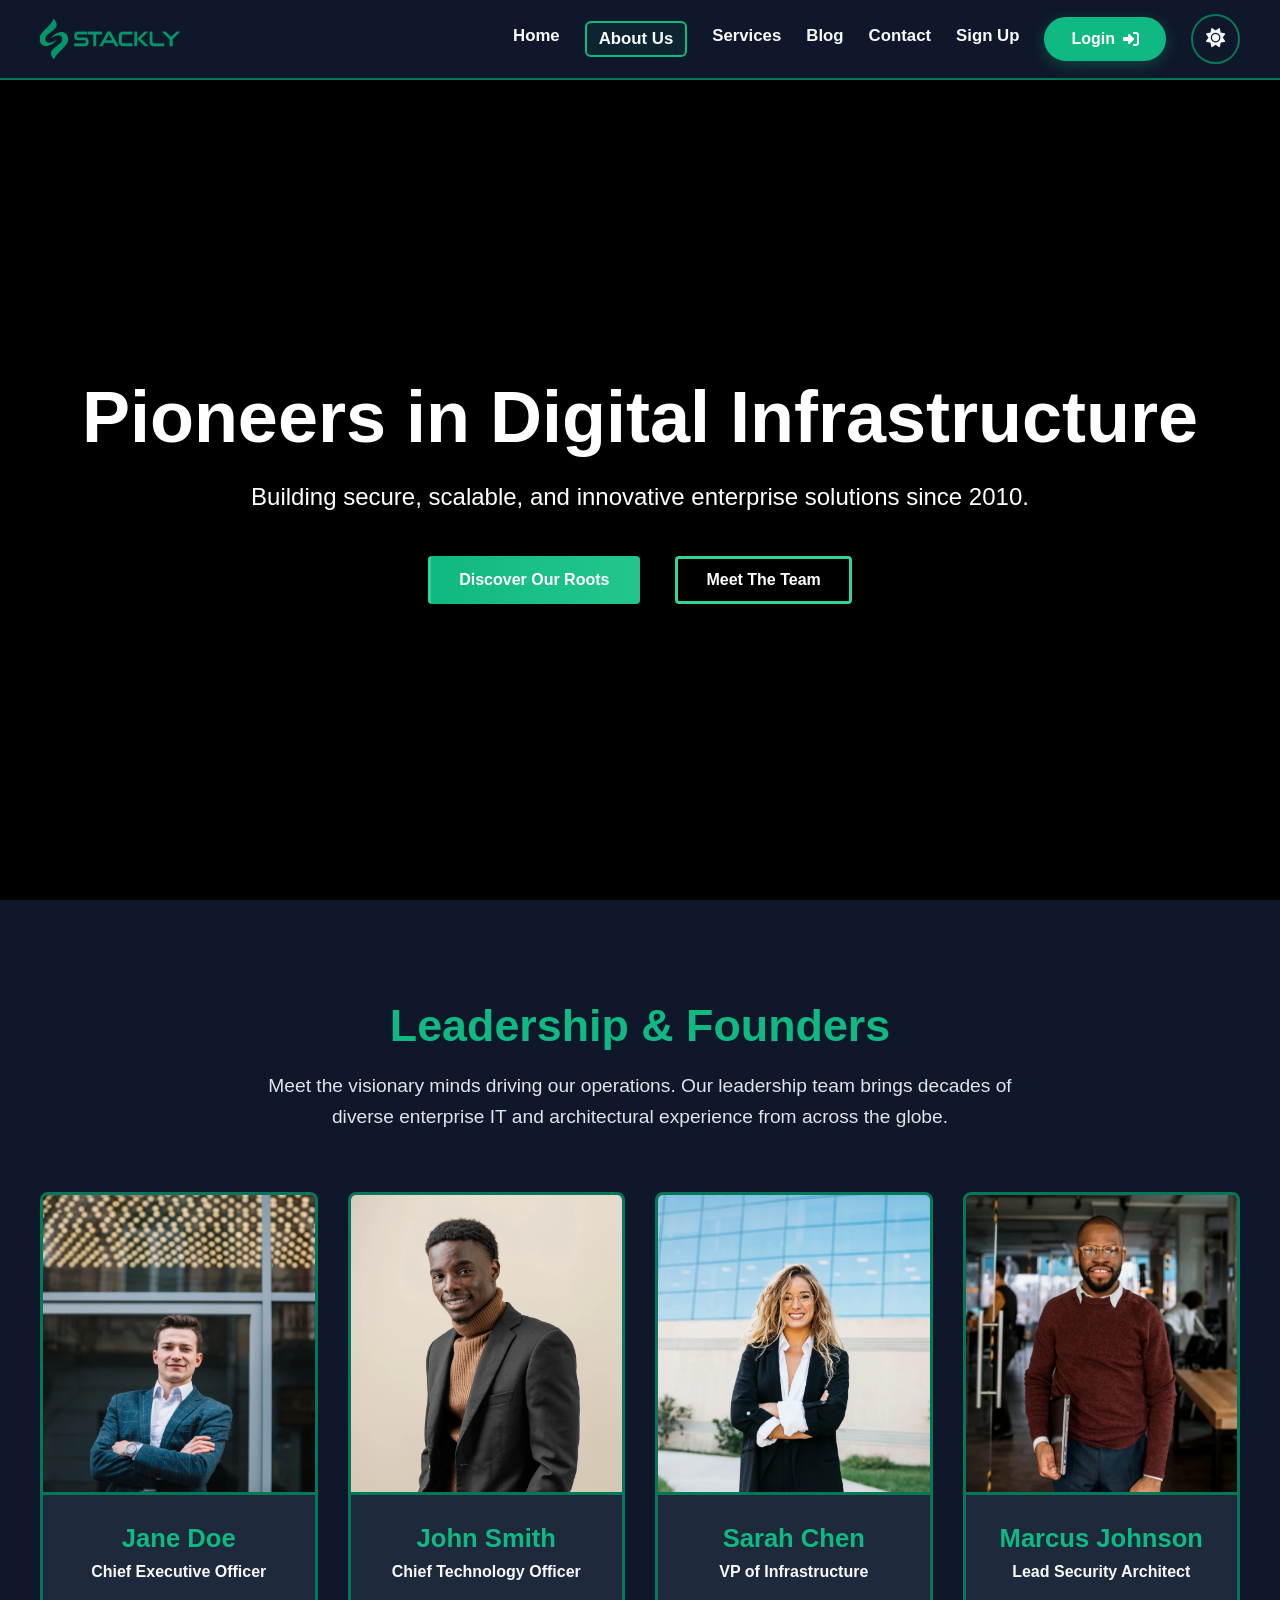
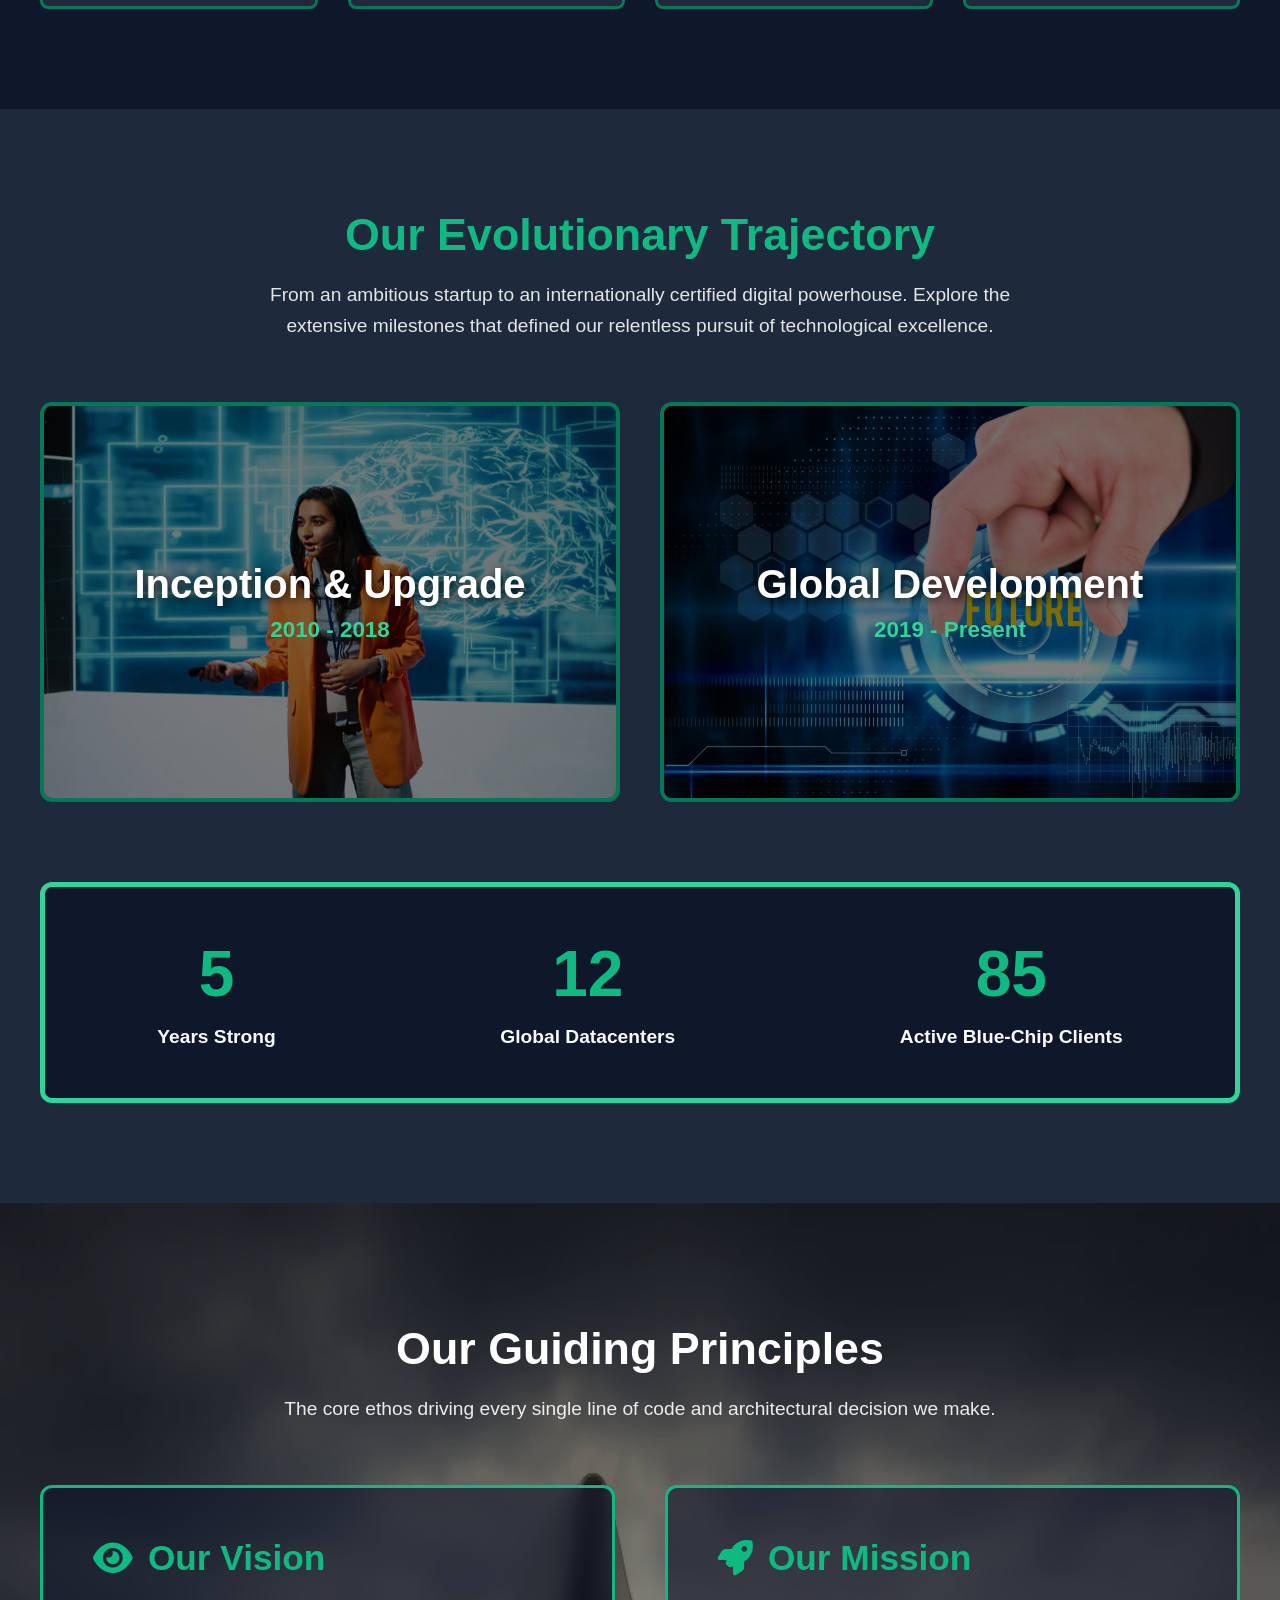
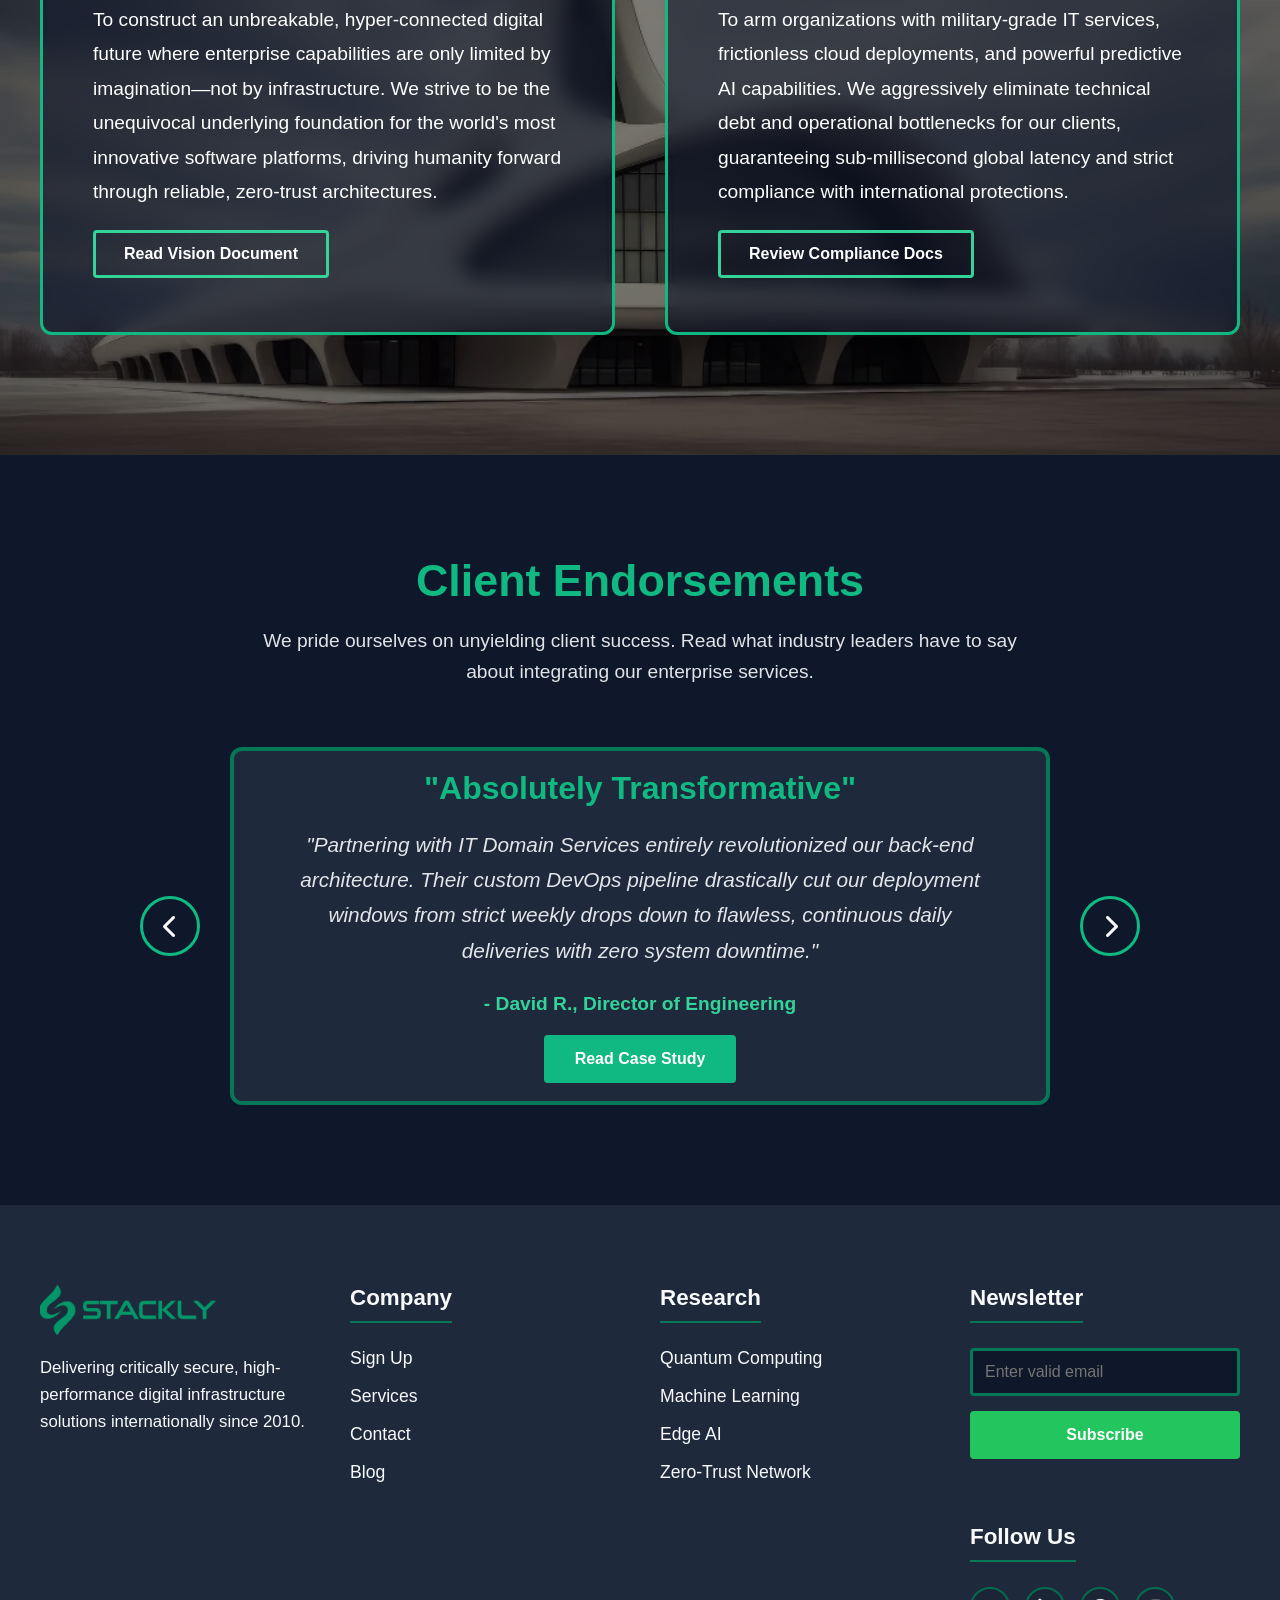
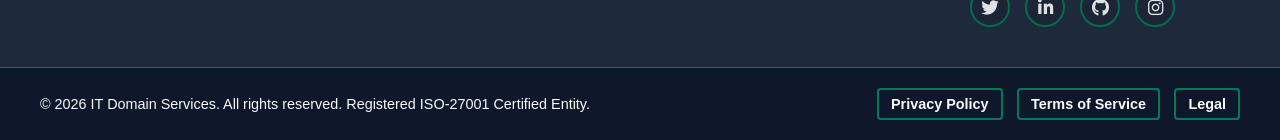
==== pages/about.html @ 0211f79f "About" ====
<!DOCTYPE html>
<html lang="en" data-theme="dark">
<head>
    <meta charset="UTF-8">
    <meta name="viewport" content="width=device-width, initial-scale=1.0">
    <title>About Us - IT Services Domain</title>
    <link rel="stylesheet" href="../css/style.css">
    <link rel="stylesheet" href="../css/about.css">
    <link rel="stylesheet" href="https://cdnjs.cloudflare.com/ajax/libs/font-awesome/6.4.0/css/all.min.css">
    <link rel="icon" href="data:image/svg+xml,<svg xmlns=%22http://www.w3.org/2000/svg%22 viewBox=%220 0 100 100%22><text y=%22.9em%22 font-size=%2290%22>💻</text></svg>">
    <script>
        const savedTheme = localStorage.getItem('theme') || 'dark';
        document.documentElement.setAttribute('data-theme', savedTheme);
    </script>
</head>
<body>

    <div id="loader" class="loader">
        <img src="../assets/Home/Header/logo.webp" alt="IT Services Logo" class="site-logo-img loader-logo-img">
    </div>

    <button id="scrollToTopBtn" aria-label="Scroll to top"><i class="fas fa-arrow-up"></i></button>

    <header class="header" id="header">
        <div class="header-container">
            <span onclick="useNavigate('../index.html')" class="logo-link" role="button" tabindex="0">
                <img src="../assets/Home/Header/logo.webp" alt="IT Services Logo" class="site-logo-img">
            </span>

            <nav class="desktop-nav">
                <span onclick="useNavigate('../index.html')" class="nav-link" role="button" tabindex="0">Home</span>
                <span onclick="useNavigate('./about.html')" class="nav-link active-nav" role="button" tabindex="0">About Us</span>
                <span onclick="useNavigate('./services.html')" class="nav-link" role="button" tabindex="0">Services</span>
                <span onclick="useNavigate('./blog.html')" class="nav-link" role="button" tabindex="0">Blog</span>
                <span onclick="useNavigate('./contact.html')" class="nav-link" role="button" tabindex="0">Contact</span>
                <span onclick="useNavigate('./signup.html')" class="nav-link" role="button" tabindex="0">Sign Up</span>
                <span onclick="useNavigate('./login.html')" class="btn-login" role="button" tabindex="0">Login <i class="fas fa-sign-in-alt"></i></span>
                <button class="theme-switch" aria-label="Toggle theme"><i class="fas fa-sun"></i></button>
            </nav>

            <button class="hamburger-btn" aria-label="Menu"><i class="fas fa-bars"></i></button>
        </div>
    </header>

    <div class="hamburger-overlay">
        <div class="hamburger-menu">
            <button class="hamburger-close" aria-label="Close menu"><i class="fas fa-times"></i></button>
            <div class="hamburger-header">
                <h2>Navigation Menu</h2>
                <div class="hamburger-line"></div>
            </div>
            <nav class="mobile-nav">
                <span onclick="useNavigate('../index.html')" class="nav-link" role="button" tabindex="0">Home</span>
                <span onclick="useNavigate('./about.html')" class="nav-link active-nav" role="button" tabindex="0">About Us</span>
                <span onclick="useNavigate('./services.html')" class="nav-link" role="button" tabindex="0">Services</span>
                <span onclick="useNavigate('./blog.html')" class="nav-link" role="button" tabindex="0">Blog</span>
                <span onclick="useNavigate('./contact.html')" class="nav-link" role="button" tabindex="0">Contact</span>
                <span onclick="useNavigate('./signup.html')" class="nav-link" role="button" tabindex="0">Sign Up</span>
                <span onclick="useNavigate('./login.html')" class="btn-login mobile-login" role="button" tabindex="0">Login <i class="fas fa-sign-in-alt"></i></span>
                <button class="theme-switch mobile-theme-switch" aria-label="Toggle theme"><i class="fas fa-sun"></i></button>
            </nav>
        </div>
    </div>

    <section class="section about-hero-section">
        <div class="fixed-video-container">
            <video autoplay muted loop playsinline class="about-bg-video">
                <source src="../assets/About/aboutHero.mp4" type="video/mp4">
            </video>
            <div class="about-video-overlay"></div>
        </div>
        
        <div class="hero-carousel-container fade-element">
            <div class="hero-carousel-track" id="heroTrack">
                <div class="hero-slide active">
                    <h1>Pioneers in Digital Infrastructure</h1>
                    <p>Building secure, scalable, and innovative enterprise solutions since 2010.</p>
                    <div class="hero-buttons">
                        <span onclick="useNavigate('./error.html')" class="btn btn-animated" role="button" tabindex="0">Discover Our Roots</span>
                        <span onclick="useNavigate('./error.html')" class="btn btn-animated-alt" role="button" tabindex="0">Meet The Team</span>
                    </div>
                </div>
                <div class="hero-slide">
                    <h1>Engineering The Future</h1>
                    <p>Leveraging cutting-edge cloud tech to deliver unprecedented performance.</p>
                    <div class="hero-buttons">
                        <span onclick="useNavigate('./error.html')" class="btn btn-animated" role="button" tabindex="0">View Our Tech Stack</span>
                        <span onclick="useNavigate('./error.html')" class="btn btn-animated-alt" role="button" tabindex="0">Read The Manifesto</span>
                    </div>
                </div>
            </div>
        </div>
    </section>

    <section class="section founders-section fade-element">
        <div class="container section-container">
            <div class="section-header">
                <h1>Leadership & Founders</h1>
                <p>Meet the visionary minds driving our operations. Our leadership team brings decades of diverse enterprise IT and architectural experience from across the globe.</p>
            </div>
            
            <div class="founders-grid">
                <div class="founder-card">
                    <img src="../assets/About/Team/1.webp" alt="Founder 1" class="founder-img">
                    <div class="founder-info">
                        <h2>Jane Doe</h2>
                        <p>Chief Executive Officer</p>
                    </div>
                    <div class="founder-hover-socials">
                        <span onclick="useNavigate('./error.html')" role="button" tabindex="0"><i class="fab fa-linkedin-in"></i></span>
                        <span onclick="useNavigate('./error.html')" role="button" tabindex="0"><i class="fab fa-twitter"></i></span>
                        <span onclick="useNavigate('./error.html')" role="button" tabindex="0"><i class="fab fa-github"></i></span>
                    </div>
                </div>
                <div class="founder-card">
                    <img src="../assets/About/Team/2.webp" alt="Founder 2" class="founder-img">
                    <div class="founder-info">
                        <h2>John Smith</h2>
                        <p>Chief Technology Officer</p>
                    </div>
                    <div class="founder-hover-socials">
                        <span onclick="useNavigate('./error.html')" role="button" tabindex="0"><i class="fab fa-linkedin-in"></i></span>
                        <span onclick="useNavigate('./error.html')" role="button" tabindex="0"><i class="fab fa-twitter"></i></span>
                        <span onclick="useNavigate('./error.html')" role="button" tabindex="0"><i class="fab fa-github"></i></span>
                    </div>
                </div>
                <div class="founder-card">
                    <img src="../assets/About/Team/3.webp" alt="Founder 3" class="founder-img">
                    <div class="founder-info">
                        <h2>Sarah Chen</h2>
                        <p>VP of Infrastructure</p>
                    </div>
                    <div class="founder-hover-socials">
                        <span onclick="useNavigate('./error.html')" role="button" tabindex="0"><i class="fab fa-linkedin-in"></i></span>
                        <span onclick="useNavigate('./error.html')" role="button" tabindex="0"><i class="fab fa-twitter"></i></span>
                        <span onclick="useNavigate('./error.html')" role="button" tabindex="0"><i class="fab fa-github"></i></span>
                    </div>
                </div>
                <div class="founder-card">
                    <img src="../assets/About/Team/4.webp" alt="Founder 4" class="founder-img">
                    <div class="founder-info">
                        <h2>Marcus Johnson</h2>
                        <p>Lead Security Architect</p>
                    </div>
                    <div class="founder-hover-socials">
                        <span onclick="useNavigate('./error.html')" role="button" tabindex="0"><i class="fab fa-linkedin-in"></i></span>
                        <span onclick="useNavigate('./error.html')" role="button" tabindex="0"><i class="fab fa-twitter"></i></span>
                        <span onclick="useNavigate('./error.html')" role="button" tabindex="0"><i class="fab fa-github"></i></span>
                    </div>
                </div>
            </div>
        </div>
    </section>

    <section class="section history-section fade-element">
        <div class="container section-container">
            <div class="section-header">
                <h1>Our Evolutionary Trajectory</h1>
                <p>From an ambitious startup to an internationally certified digital powerhouse. Explore the extensive milestones that defined our relentless pursuit of technological excellence.</p>
            </div>
            
            <div class="history-grid">
                <div class="history-card">
                    <img src="../assets/About/story1.webp" alt="History Inception" class="history-img">
                    <div class="history-info">
                        <h2>Inception & Upgrade</h2>
                        <p>2010 - 2018</p>
                    </div>
                    <div class="history-hover-layer">
                        <span onclick="useNavigate('./error.html')" class="btn btn-animated" role="button" tabindex="0">Read The Origin Story</span>
                    </div>
                </div>
                <div class="history-card">
                    <img src="../assets/About/story2.webp" alt="Global Expansion" class="history-img">
                    <div class="history-info">
                        <h2>Global Development</h2>
                        <p>2019 - Present</p>
                    </div>
                    <div class="history-hover-layer">
                        <span onclick="useNavigate('./error.html')" class="btn btn-animated" role="button" tabindex="0">View Global Footprint</span>
                    </div>
                </div>
            </div>
            
            <div class="stats-wrapper">
                <div class="stat-item">
                    <h2 class="counter" data-target="15">0</h2>
                    <p>Years Strong</p>
                </div>
                <div class="stat-item">
                    <h2 class="counter" data-target="40">0</h2>
                    <p>Global Datacenters</p>
                </div>
                <div class="stat-item">
                    <h2 class="counter" data-target="300">0</h2>
                    <p>Active Blue-Chip Clients</p>
                </div>
            </div>
        </div>
    </section>

    <section class="section vision-section fade-element">
        <div class="vision-bg-fixed">
            <div class="vision-overlay"></div>
        </div>
        <div class="container section-container vision-content-wrapper">
            <div class="section-header">
                <h1>Our Guiding Principles</h1>
                <p>The core ethos driving every single line of code and architectural decision we make.</p>
            </div>
            
            <div class="vision-mission-grid">
                <div class="vm-card">
                    <h2><i class="fas fa-eye"></i> Our Vision</h2>
                    <p>To construct an unbreakable, hyper-connected digital future where enterprise capabilities are only limited by imagination—not by infrastructure. We strive to be the unequivocal underlying foundation for the world's most innovative software platforms, driving humanity forward through reliable, zero-trust architectures.</p>
                    <span onclick="useNavigate('./error.html')" class="btn btn-animated-alt" style="margin-top: 20px;" role="button" tabindex="0">Read Vision Document</span>
                </div>
                <div class="vm-card">
                    <h2><i class="fas fa-rocket"></i> Our Mission</h2>
                    <p>To arm organizations with military-grade IT services, frictionless cloud deployments, and powerful predictive AI capabilities. We aggressively eliminate technical debt and operational bottlenecks for our clients, guaranteeing sub-millisecond global latency and strict compliance with international protections.</p>
                    <span onclick="useNavigate('./error.html')" class="btn btn-animated-alt" style="margin-top: 20px;" role="button" tabindex="0">Review Compliance Docs</span>
                </div>
            </div>
        </div>
    </section>

    <section class="section testimonials-section fade-element">
        <div class="container section-container">
            <div class="section-header">
                <h1>Client Endorsements</h1>
                <p>We pride ourselves on unyielding client success. Read what industry leaders have to say about integrating our enterprise services.</p>
            </div>
            
            <div class="testimonial-carousel-container">
                <button class="test-btn test-prev" aria-label="Previous Testimonial"><i class="fas fa-chevron-left"></i></button>
                
                <div class="testimonial-track-wrapper">
                    <div class="testimonial-track" id="testimonialTrack">
                        <div class="testimonial-slide active">
                            <h3>"Absolutely Transformative"</h3>
                            <p>"Partnering with IT Domain Services entirely revolutionized our back-end architecture. Their custom DevOps pipeline drastically cut our deployment windows from strict weekly drops down to flawless, continuous daily deliveries with zero system downtime."</p>
                            <h4>- David R., Director of Engineering</h4>
                            <span onclick="useNavigate('./error.html')" class="btn btn-primary" style="margin-top:20px;" role="button" tabindex="0">Read Case Study</span>
                        </div>
                        <div class="testimonial-slide">
                            <h3>"Impenetrable Security"</h3>
                            <p>"Before working with this team, we were constantly battling compliance audits and fearing data leaks. Their proactive zero-trust integration and automated penetration testing framework shielded our proprietary assets permanently from outside attacks."</p>
                            <h4>- Sarah M., Chief Info Security Officer</h4>
                            <span onclick="useNavigate('./error.html')" class="btn btn-primary" style="margin-top:20px;" role="button" tabindex="0">Read Case Study</span>
                        </div>
                        <div class="testimonial-slide">
                            <h3>"Unmatched Cloud Scale"</h3>
                            <p>"We hit a severe scalability ceiling during our hyper-growth phase. Their engineers migrated our monolithic legacy databases over to a dynamically scaling, globally distributed micro-services architecture gracefully over a single weekend."</p>
                            <h4>- Michael K., Startup Founder & CEO</h4>
                            <span onclick="useNavigate('./error.html')" class="btn btn-primary" style="margin-top:20px;" role="button" tabindex="0">Read Case Study</span>
                        </div>
                        <div class="testimonial-slide">
                            <h3>"Next-Gen AI Insights"</h3>
                            <p>"Deploying their custom Machine Learning prediction models directly multiplied our logistics efficiency by phenomenal numbers. The level of granular data insight they've unlocked for our operations board is simply beyond industry standards."</p>
                            <h4>- Elena P., VP of Analytics</h4>
                            <span onclick="useNavigate('./error.html')" class="btn btn-primary" style="margin-top:20px;" role="button" tabindex="0">Read Case Study</span>
                        </div>
                    </div>
                </div>
                <button class="test-btn test-next" aria-label="Next Testimonial"><i class="fas fa-chevron-right"></i></button>
            </div>
        </div>
    </section>

    <!-- Footer -->
    <footer class="footer fade-element">
        <div class="container footer-container">
            <div class="footer-col col-1">
                <img src="../assets/Home/Header/logo.webp" alt="IT Services Logo" class="site-logo-img footer-logo-img">
                <p>Delivering critically secure, high-performance digital infrastructure solutions internationally since 2010.</p>
            </div>
            
            <div class="footer-col col-2">
                <h3>Company</h3>
                <ul>
                    <li><a href="../pages/signup.html">Sign Up</a></li>
                    <li><a href="../pages/services.html">Services</a></li>
                    <li><a href="../pages/contact.html">Contact</a></li>
                    <li><a href="../pages/blog.html">Blog</a></li>
                </ul>
            </div>
            
            <div class="footer-col col-3">
                <h3>Research</h3>
                <ul>
                    <li><a href="../pages/error.html">Quantum Computing</a></li>
                    <li><a href="../pages/error.html">Machine Learning</a></li>
                    <li><a href="../pages/error.html">Edge AI</a></li>
                    <li><a href="../pages/error.html">Zero-Trust Network</a></li>
                </ul>
            </div>
            
            <div class="footer-col col-4">
                <h3>Newsletter</h3>
                <form id="newsletter-form" class="newsletter-form">
                    <input type="email" id="emailInput" placeholder="Enter valid email" required>
                    <button type="submit" class="btn btn-subscribe">Subscribe</button>
                    <p class="error-msg" id="form-error"></p>
                </form>
                <div class="social-block">
                    <h3>Follow Us</h3>
                    <div class="social-links">
                        <a href="../pages/error.html"><i class="fab fa-twitter"></i></a>
                        <a href="../pages/error.html"><i class="fab fa-linkedin-in"></i></a>
                        <a href="../pages/error.html"><i class="fab fa-github"></i></a>
                        <a href="../pages/error.html"><i class="fab fa-instagram"></i></a>
                    </div>
                </div>
            </div>
        </div>
    </footer>

    <!-- Mini Footer -->
    <div class="mini-footer">
        <div class="container mini-footer-container">
            <div class="copyrights">
                <p>&copy; 2026 IT Domain Services. All rights reserved. Registered ISO-27001 Certified Entity.</p>
            </div>
            <div class="mini-footer-links">
                <a href="../pages/error.html" class="btn btn-sm">Privacy Policy</a>
                <a href="../pages/error.html" class="btn btn-sm">Terms of Service</a>
                <a href="../pages/error.html" class="btn btn-sm">Legal</a>
            </div>
        </div>
    </div>

    <script>
        // Custom Routing System
        function useNavigate(path) {
            const loader = document.getElementById('loader');
            if (loader) {
                loader.classList.remove('hidden');
            }
            setTimeout(() => {
                window.location.assign(path);
            }, 150); 
        }

        document.addEventListener('DOMContentLoaded', () => {
            // Loader Logic & BF Cache fix
            const loader = document.getElementById('loader');
            if (loader) {
                setTimeout(() => { loader.classList.add('hidden'); }, 300);
            }
            window.addEventListener('pageshow', (event) => {
                if (event.persisted && loader) {
                    loader.classList.add('hidden');
                }
            });
            window.addEventListener('beforeunload', () => { 
                if (loader) loader.classList.remove('hidden'); 
            });

            // Theme Toggle
            const themeSwitches = document.querySelectorAll('.theme-switch');
            const htmlEl = document.documentElement;
            function updateIcons(theme) {
                themeSwitches.forEach(btn => {
                    btn.innerHTML = theme === 'dark' ? '<i class="fas fa-sun"></i>' : '<i class="fas fa-moon"></i>';
                });
            }
            updateIcons(htmlEl.getAttribute('data-theme'));
            function toggleTheme() {
                if(htmlEl.getAttribute('data-theme') === 'light') {
                    htmlEl.setAttribute('data-theme', 'dark');
                    localStorage.setItem('theme', 'dark');
                    updateIcons('dark');
                } else {
                    htmlEl.setAttribute('data-theme', 'light');
                    localStorage.setItem('theme', 'light');
                    updateIcons('light');
                }
            }
            themeSwitches.forEach(btn => btn.addEventListener('click', toggleTheme));

            // Hamburger Menu
            const hamburgerBtn = document.querySelector('.hamburger-btn');
            const hamburgerOverlay = document.querySelector('.hamburger-overlay');
            const hamburgerClose = document.querySelector('.hamburger-close');

            if(hamburgerBtn && hamburgerOverlay && hamburgerClose) {
                hamburgerBtn.addEventListener('click', () => hamburgerOverlay.classList.add('active'));
                hamburgerClose.addEventListener('click', () => hamburgerOverlay.classList.remove('active'));
                hamburgerOverlay.addEventListener('click', (e) => {
                    if(e.target === hamburgerOverlay) hamburgerOverlay.classList.remove('active');
                });
            }

            // Scroll To Top
            const scrollBtn = document.getElementById('scrollToTopBtn');
            window.addEventListener('scroll', () => {
                if(window.scrollY > 300) scrollBtn.classList.add('visible');
                else scrollBtn.classList.remove('visible');
            });
            scrollBtn.addEventListener('click', () => window.scrollTo({ top: 0, behavior: 'smooth' }));

            // Fade Animations Intersection Observer
            const fadeElements = document.querySelectorAll('.fade-element');
            const fadeObserver = new IntersectionObserver((entries, observer) => {
                entries.forEach(entry => {
                    if(entry.isIntersecting) {
                        entry.target.classList.add('visible');
                        observer.unobserve(entry.target);
                    }
                });
            }, { rootMargin: '0px 0px -100px 0px' });
            fadeElements.forEach(el => fadeObserver.observe(el));

            // Number Count Up Observer
            const counters = document.querySelectorAll('.counter');
            const counterObserver = new IntersectionObserver((entries, observer) => {
                entries.forEach(entry => {
                    if(entry.isIntersecting) {
                        const targetEl = entry.target;
                        const target = +targetEl.getAttribute('data-target');
                        const increment = target / (2000 / 16); 
                        let current = 0;
                        const updateCounter = () => {
                            current += increment;
                            if(current < target) {
                                targetEl.innerText = Math.ceil(current);
                                requestAnimationFrame(updateCounter);
                            } else {
                                targetEl.innerText = target;
                            }
                        };
                        updateCounter();
                        observer.unobserve(targetEl);
                    }
                });
            }, { rootMargin: '0px 0px -50px 0px' });
            counters.forEach(counter => counterObserver.observe(counter));

            // Newsletter Validation
            const newsletterForm = document.getElementById('newsletter-form');
            if(newsletterForm) {
                const emailInput = document.getElementById('emailInput');
                const formError = document.getElementById('form-error');

                newsletterForm.addEventListener('submit', (e) => {
                    e.preventDefault();
                    const email = emailInput.value.trim();
                    const emailRegex = /^[^\s@]+@[^\s@]+\.[^\s@]+$/;
                    if(!emailRegex.test(email)) {
                        formError.innerText = "Please enter a valid email address.";
                        emailInput.style.borderColor = "red";
                    } else {
                        formError.innerText = "";
                        emailInput.style.borderColor = "var(--border-color)";
                        useNavigate("./error.html");
                    }
                });
            }

            // About Section 1: Vertical Hero Carousel
            const heroSlides = document.querySelectorAll('.hero-slide');
            let currentHeroSlide = 0;
            if(heroSlides.length > 0) {
                setInterval(() => {
                    heroSlides[currentHeroSlide].classList.remove('active');
                    heroSlides[currentHeroSlide].classList.add('slide-out-down');
                    
                    currentHeroSlide = (currentHeroSlide + 1) % heroSlides.length;
                    
                    heroSlides[currentHeroSlide].classList.remove('slide-out-down');
                    heroSlides[currentHeroSlide].classList.add('active');
                }, 6000); 
            }

            // About Section 5: Horizontal Testimonial Carousel
            const testSlides = document.querySelectorAll('.testimonial-slide');
            const btnPrev = document.querySelector('.test-prev');
            const btnNext = document.querySelector('.test-next');
            const testContainer = document.querySelector('.testimonial-track-wrapper');
            let currentTest = 0;
            let testInterval;
            
            function showTestimonial(index) {
                testSlides.forEach(slide => slide.classList.remove('active'));
                testSlides[index].classList.add('active');
            }

            function startTestCarousel() {
                clearInterval(testInterval);
                testInterval = setInterval(() => {
                    currentTest = (currentTest + 1) % testSlides.length;
                    showTestimonial(currentTest);
                }, 4000); // Swapped to a slightly longer duration for readability
            }

            function stopTestCarousel() {
                clearInterval(testInterval);
            }

            if(testSlides.length > 0) {
                startTestCarousel();
                if (testContainer) {
                    testContainer.addEventListener('mouseenter', stopTestCarousel);
                    testContainer.addEventListener('mouseleave', startTestCarousel);
                }
            }

            if(btnNext && btnPrev) {
                btnNext.addEventListener('click', () => {
                    stopTestCarousel();
                    currentTest = (currentTest + 1) % testSlides.length;
                    showTestimonial(currentTest);
                    startTestCarousel();
                });
                btnPrev.addEventListener('click', () => {
                    stopTestCarousel();
                    currentTest = (currentTest - 1 + testSlides.length) % testSlides.length;
                    showTestimonial(currentTest);
                    startTestCarousel();
                });
            }
        });
    </script>
</body>
</html>
---- css/style.css ----
/* style.css - Normal CSS */
:root {
    /* Updated Emerald / Teal IT Palette replacing Blue */
    --clr-bg-light: #f8fafc;
    --clr-text-light: #1e293b;
    --clr-primary-light: #059669; /* Emerald */
    --clr-secondary-light: #10b981; 
    --clr-border-light: #6ee7b7;
    --clr-card-light: #ffffff;
    
    --clr-bg-dark: #0f172a;
    --clr-text-dark: #f8fafc;
    --clr-primary-dark: #10b981; /* Bright Emerald */
    --clr-secondary-dark: #34d399;
    --clr-border-dark: #047857;
    --clr-card-dark: #1e293b;
    
    --header-height: 80px;
    --transition-fast: 0.3s ease;
    --transition-mid: 0.5s ease;
}

[data-theme="light"] {
    --bg-main: var(--clr-bg-light);
    --text-main: var(--clr-text-light);
    --primary: var(--clr-primary-light);
    --secondary: var(--clr-secondary-light);
    --border-color: var(--clr-border-light);
    --card-bg: var(--clr-card-light);
    --logo-color: #000000;
}

[data-theme="dark"] {
    --bg-main: var(--clr-bg-dark);
    --text-main: var(--clr-text-dark);
    --primary: var(--clr-primary-dark);
    --secondary: var(--clr-secondary-dark);
    --border-color: var(--clr-border-dark);
    --card-bg: var(--clr-card-dark);
    --logo-color: #EAEAEA;
}

* { margin: 0; padding: 0; box-sizing: border-box; }

body {
    font-family: 'Inter', 'Segoe UI', sans-serif;
    background-color: var(--bg-main);
    color: var(--text-main);
    transition: background-color var(--transition-fast), color var(--transition-fast);
    overflow-x: hidden;
}

/* Base Components & Thick Borders */
.btn {
    display: inline-block;
    padding: 12px 28px;
    font-size: 1rem;
    font-weight: 600;
    text-decoration: none;
    border-radius: 4px;
    cursor: pointer;
    transition: all var(--transition-fast);
    border: 3px solid transparent; 
}

.btn-primary {
    background-color: var(--primary);
    color: #fff;
    border-color: var(--primary);
}
.btn-primary:hover {
    background-color: transparent;
    color: var(--primary);
}

.btn-outline {
    background-color: transparent;
    color: var(--primary);
    border-color: var(--primary);
}
.btn-outline:hover {
    background-color: var(--primary);
    color: #fff;
}

/* Specific styling for login button in header */
.btn-login {
    display: inline-flex;
    align-items: center;
    gap: 8px;
    background-color: var(--primary);
    color: #fff !important;
    padding: 10px 24px;
    border-radius: 50px;
    font-weight: 700;
    text-decoration: none;
    border: 3px solid var(--primary);
    transition: all var(--transition-fast);
    box-shadow: 0 4px 15px rgba(16, 185, 129, 0.3);
}
.btn-login:hover {
    background-color: transparent;
    color: var(--primary) !important;
    box-shadow: none;
}
.btn-login::after { content: none !important; }

.container { max-width: 1440px; margin: 0 auto; padding: 0 40px; }

.fade-element {
    opacity: 0;
    transform: translateY(30px);
    transition: opacity 0.8s ease-out, transform 0.8s ease-out;
}
.fade-element.visible { opacity: 1; transform: translateY(0); }

/* Loader */
.loader {
    position: fixed; top: 0; left: 0; right: 0; bottom: 0;
    background: var(--bg-main); z-index: 9999;
    display: flex; justify-content: center; align-items: center;
    transition: opacity 0.5s ease, background-color var(--transition-fast);
}
.loader.hidden { opacity: 0; pointer-events: none; }
.loader-logo {
    color: #000; font-size: 3rem; font-weight: 900;
    animation: pulse 1s infinite alternate;
}
@keyframes pulse {
    0% { transform: scale(0.95); opacity: 0.8; }
    100% { transform: scale(1.05); opacity: 1; }
}

/* Scroll To Top */
#scrollToTopBtn {
    position: fixed; bottom: 30px; right: 30px;
    background-color: var(--primary);
    color: #fff; border: none; border-radius: 50%;
    width: 50px; height: 50px; font-size: 1.2rem;
    cursor: pointer; opacity: 0; pointer-events: none;
    z-index: 999; transition: opacity 0.3s, transform 0.3s, background-color 0.3s;
    display: flex; align-items: center; justify-content: center;
}
#scrollToTopBtn.visible { opacity: 1; pointer-events: auto; }
#scrollToTopBtn:hover { transform: translateY(-5px); background-color: var(--secondary); }

/* Header */
.header {
    position: fixed; top: 0; width: 100%; height: var(--header-height);
    background-color: var(--bg-main);
    border-bottom: 2px solid var(--border-color);
    z-index: 1000; transition: background-color var(--transition-fast);
}
.header-container {
    display: flex; justify-content: space-between; align-items: center;
    height: 100%; padding: 0 40px; max-width: 1440px; margin: 0 auto;
}
.logo-link { text-decoration: none; }
.site-logo { font-size: 1.8rem; font-weight: 800; color: var(--logo-color); transition: color var(--transition-fast); }
.site-logo-img { height: 40px; width: auto; display: block; }
.loader-logo-img { height: 80px; animation: pulse 1s infinite alternate; }
.footer-logo-img { height: 50px; margin-bottom: 20px; }

.desktop-nav { display: flex; align-items: center; gap: 25px; }

/* Active Nav State */
.active-nav {
    border: 2px solid var(--primary);
    padding: 6px 12px !important;
    border-radius: 6px;
    background-color: rgba(5, 150, 105, 0.1);
}
.active-nav::after { display: none !important; }

/* Enhanced nav underline hover FX */
.desktop-nav .nav-link {
    text-decoration: none;
    color: var(--text-main);
    font-weight: 600;
    font-size: 1.05rem;
    position: relative;
    padding-bottom: 5px;
    transition: color var(--transition-fast);
}
.desktop-nav .nav-link::after {
    content: ''; position: absolute;
    width: 0; height: 3px;
    bottom: 0; left: 0;
    background-color: var(--primary);
    transition: width var(--transition-fast);
    border-radius: 2px;
}
.desktop-nav .nav-link:hover { color: var(--primary); }
.desktop-nav .nav-link:hover::after { width: 100%; }
.fa-sun{padding: 5px; }
.fa-moon{padding: 6px 7px; }
.theme-switch {
    background: none; border: 2px solid var(--border-color);
    color: var(--text-main); cursor: pointer;
    font-size: 1.2rem; padding: 8px; border-radius: 50%;
    transition: all var(--transition-fast);
    display: flex; align-items: center; justify-content: center;
}
.theme-switch:hover { background-color: var(--primary); color: #fff; }
.hamburger-btn { display: none; background: none; border: none; font-size: 1.8rem; color: var(--text-main); cursor: pointer; }

/* Hamburger Overlay & Styled Heading */
.hamburger-overlay {
    position: fixed; top: 0; left: 0; right: 0; bottom: 0;
    background: rgba(0, 0, 0, 0.7); z-index: 2000;
    opacity: 0; pointer-events: none; backdrop-filter: blur(8px);
    transition: opacity 0.3s ease; display: flex; justify-content: center; align-items: center;
}
.hamburger-overlay.active { opacity: 1; pointer-events: auto; }
.hamburger-menu {
    width: 80%; max-height: 85vh; overflow-y: auto;
    background-color: var(--bg-main);
    border: 5px solid var(--border-color); border-radius: 16px;
    padding: 40px; position: relative;
    transform: scale(0.9); transition: transform 0.3s ease;
    display: flex; flex-direction: column; align-items: center; justify-content: flex-start;
}
.hamburger-overlay.active .hamburger-menu { transform: scale(1); }
.hamburger-close {
    position: absolute; top: 20px; right: 20px;
    background: none; border: none; font-size: 2.2rem;
    color: var(--text-main); cursor: pointer;
    transition: color 0.3s, transform 0.3s;
}
.hamburger-close:hover { color: var(--primary); transform: rotate(90deg); }

.hamburger-header {
    text-align: center; margin-bottom: 30px; width: 100%;
}
.hamburger-header h2 {
    font-size: 2.2rem;
    color: var(--primary);
    letter-spacing: 2px;
    font-weight: 800;
    text-transform: uppercase;
}
.hamburger-line {
    width: 60px; height: 4px; background-color: var(--secondary);
    margin: 10px auto 0; border-radius: 2px;
}

.mobile-nav { display: flex; flex-direction: column; align-items: center; gap: 20px; width: 100%; }
.mobile-nav .nav-link {
    font-size: 1.5rem; font-weight: 700; color: var(--text-main);
    text-decoration: none; transition: color 0.3s;
    position: relative; padding-bottom: 5px;
}
.mobile-nav .nav-link::after {
    content: ''; position: absolute; width: 0; height: 3px;
    bottom: 0; left: 0; background-color: var(--primary);
    transition: width var(--transition-fast);
}
.mobile-nav .nav-link:hover { color: var(--primary); }
.mobile-nav .nav-link:hover::after { width: 100%; }

.mobile-login { margin-top: 10px; font-size: 1.5rem; }

/* Sections */
/* Notice: Removed border-bottom on sections per user request. Used padding instead. */
.section { padding: 100px 0; }
.section-header { text-align: center; margin-bottom: 60px; }
.section-header h1 { font-size: 2.8rem; color: var(--primary); margin-bottom: 20px; }
.section-header p { font-size: 1.2rem; line-height: 1.6; max-width: 800px; margin: 0 auto; color: var(--text-main); opacity: 0.9; }

/* Hero Section */
.hero-section {
    position: relative; height: 750px; min-height: calc(100vh - var(--header-height));
    margin-top: var(--header-height); overflow: hidden;
    display: flex; flex-direction: column; justify-content: center; align-items: center; text-align: center;
    background: #000; 
}
.video-container { position: absolute; top: 0; left: 0; width: 100%; height: 100%; z-index: 1; }
.bg-video { width: 100%; height: 100%; object-fit: cover; }
.video-overlay { position: absolute; top: 0; left: 0; width: 100%; height: 100%; background: rgba(0, 0, 0, 0.6); }

.hero-content { position: relative; z-index: 2; padding: 0 20px; color: #fff; }
.hero-title { font-size: 4rem; font-weight: 800; margin-bottom: 20px; text-shadow: 2px 2px 8px rgba(0,0,0,0.5); }
.hero-subtitle { font-size: 1.5rem; margin-bottom: 40px; max-width: 800px; margin-left: auto; margin-right: auto; line-height: 1.6; }
.hero-buttons { display: flex; gap: 20px; justify-content: center; }
.hero-buttons .btn-outline { border-color: #fff; color: #fff; }
.hero-buttons .btn-outline:hover { background-color: #fff; color: #000; }

.hero-train { position: absolute; bottom: 120px; width: 100%; overflow: hidden; white-space: nowrap; z-index: 2; }
.train-track {
    display: inline-block; animation: trainMove 20s linear infinite;
    color: #fff; font-size: 1.2rem; font-weight: 700; letter-spacing: 2px;
}
.train-track span { margin: 0 40px; }
@keyframes trainMove { 0% { transform: translateX(0); } 100% { transform: translateX(-50%); } }

.custom-shape-divider-bottom { position: absolute; bottom: 0; left: 0; width: 100%; overflow: hidden; line-height: 0; z-index: 3; }
.custom-shape-divider-bottom svg { position: relative; display: block; width: calc(100% + 1.3px); height: 80px; }
.custom-shape-divider-bottom .shape-fill { fill: var(--bg-main); transition: fill var(--transition-fast); }

/* Section 2: Responsive */
.responsive-section { background-color: var(--bg-main); }
.responsive-bg-layer {
    background: url('../assets/Home/centerBg.webp') center/cover no-repeat;
    height: 600px; border-radius: 12px; position: relative; overflow: hidden; border: 5px solid var(--border-color);
}
.responsive-image-box {
    position: absolute; top: 0; left: 0; right: 0; bottom: 0;
    background: rgba(0,0,0,0.5); display: flex; justify-content: center; align-items: center; transition: background 0.3s;
}
.responsive-image-box:hover { background: rgba(0,0,0,0.3); }
.overlay-text { text-align: center; color: #fff; }
.overlay-text h2 { font-size: 3rem; margin-bottom: 30px; }
.overlay-text a:hover{ color: white; }

/* Section 3: Features */
.features-section { background-color: var(--card-bg); }
.features-controls { display: flex; flex-wrap: wrap; gap: 20px; justify-content: center; margin-bottom: 50px; }
.search-input {
    padding: 12px 20px; font-size: 1.1rem; border: 3px solid var(--border-color);
    border-radius: 4px; background: var(--bg-main); color: var(--text-main); width: 300px; outline: none; transition: border-color var(--transition-fast);
}
.search-input:focus { border-color: var(--primary); }
.filter-buttons { display: flex; gap: 10px; }
.filter-btn {
    padding: 10px 20px; background: transparent; border: 3px solid var(--border-color);
    color: var(--text-main); font-weight: 600; cursor: pointer; transition: all 0.3s;
}
.filter-btn.active, .filter-btn:hover { background: var(--primary); color: #fff; border-color: var(--primary); }

.features-grid { display: grid; grid-template-columns: repeat(auto-fill, minmax(350px, 1fr)); gap: 30px; }
.feature-box {
    background: var(--bg-main); border: 5px solid var(--border-color); border-radius: 8px; overflow: hidden; transition: transform var(--transition-mid);
}
.feature-box:hover { transform: translateY(-10px); border-color: var(--secondary); }
.feature-img-wrapper { position: relative; width: 100%; height: 250px; overflow: hidden; }
.feature-img { width: 100%; height: 100%; object-fit: cover; transition: transform 0.5s; }
.feature-hover-content {
    position: absolute; top: 0; left: 0; right: 0; bottom: 0;
    background: rgba(5, 150, 105, 0.95); /* Emerald with transparency */
    color: #fff; display: flex; flex-direction: column; justify-content: center; align-items: center;
    padding: 20px; text-align: center; opacity: 0; transform: translateY(100%); transition: all 0.4s ease;
}
.feature-box:hover .feature-hover-content { opacity: 1; transform: translateY(0); }
.feature-box:hover .feature-img { transform: scale(1.1); }
.feature-hover-content .btn-primary { 
    background-color: #ffffff; 
    color: var(--primary); 
    border: 2px solid #ffffff; 
}
.feature-hover-content .btn-primary:hover { 
    background-color: transparent; 
    color: #ffffff; 
}
.feature-hover-content p { font-size: 1.1rem; margin-bottom: 20px; line-height: 1.5; }
.feature-info { padding: 30px; text-align: center; }
.feature-info h3 { font-size: 1.6rem; color: var(--primary); margin-bottom: 10px; }
.feature-info p { font-size: 1.05rem; opacity: 0.9;}

/* Stats */
.stats-wrapper {
    display: flex; justify-content: space-around; margin-top: 80px;
    background: var(--bg-main); padding: 50px 0; border-radius: 12px; border: 5px solid var(--secondary);
}
.stat-item { text-align: center; }
.stat-item h2 { font-size: 4rem; color: var(--primary); margin-bottom: 15px; }
.stat-item p { font-size: 1.2rem; font-weight: 600; }

/* Section 4: AI */
.ai-section { background-color: var(--bg-main); }
.ai-content-wrap { display: flex; align-items: center; gap: 60px; }
.ai-image-block { position: relative; flex: 1; height: 500px; }
.ai-img { position: absolute; border-radius: 8px; border: 6px solid var(--border-color); transition: transform 0.5s; }
.main-img { width: 500px; top: 0; left: 0; z-index: 1; }
.overlap-img { width: 350px; bottom: -30px; right: -30px; z-index: 2; border-color: var(--secondary); }
.ai-image-block:hover .main-img { transform: scale(1.05); }
.ai-image-block:hover .overlap-img { transform: scale(1.05) translate(-10px, -10px); }

.ai-text-block { flex: 1; }
.ai-text-block h2 { font-size: 2.5rem; color: var(--primary); margin-bottom: 30px; }
.ai-text-block p { font-size: 1.2rem; line-height: 1.8; margin-bottom: 30px; }
.btn-group-ai { display: flex; gap: 15px; }

/* Section 5: Deployment */
.deployment-section { position: relative; background-color: var(--card-bg); overflow: hidden; padding: 150px 0 100px; }
.running-text-bg {
    position: absolute; white-space: nowrap; font-size: 8rem; font-weight: 900;
    color: var(--border-color); opacity: 0.1; user-select: none; pointer-events: none;
}
.running-text-bg.front { top: 10%; animation: moveRight 30s linear infinite; }
.running-text-bg.back { bottom: 0; animation: moveLeft 30s linear infinite; }

@keyframes moveRight {
    0% { transform: translateX(-50%); }
    100% { transform: translateX(0); }
}
@keyframes moveLeft {
    0% { transform: translateX(0); }
    100% { transform: translateX(-50%); }
}

.deployment-content { position: relative; z-index: 2; text-align: center; }
.deployment-box {
    background: var(--bg-main); padding: 60px; border-radius: 12px;
    border: 5px solid var(--primary); max-width: 900px; margin: 0 auto;
    box-shadow: 0 20px 40px rgba(0,0,0,0.1); transition: transform 0.4s, border-color 0.4s;
}
.deployment-box:hover { transform: translateY(-5px); border-color: var(--secondary); }
.deployment-box h2 { font-size: 2.2rem; margin-bottom: 20px; }
.deployment-box p { font-size: 1.2rem; margin-bottom: 40px; line-height: 1.6;}

.btn-animated {
    background: linear-gradient(90deg, var(--primary), var(--secondary)); background-size: 200% 200%; color: #fff;
    animation: gradientShift 3s ease infinite; border: 3px solid transparent; margin-right: 15px;
    transition: transform 0.3s, box-shadow 0.3s;
}
.btn-animated:hover {
    transform: scale(1.05);
    box-shadow: 0 5px 15px rgba(16, 185, 129, 0.4);
}
.btn-animated-alt {
    background: transparent; color: var(--text-main); border: 3px solid var(--secondary);
    position: relative; overflow: hidden; z-index: 1;
}
.btn-animated-alt::before {
    content: ''; position: absolute; top: 0; left: -100%; width: 100%; height: 100%;
    background: var(--secondary); z-index: -1; transition: all 0.4s;
}
.btn-animated-alt:hover::before { left: 0; }
.btn-animated-alt:hover { color: #fff; }
@keyframes gradientShift { 0% { background-position: 0% 50%; } 50% { background-position: 100% 50%; } 100% { background-position: 0% 50%; } }

/* Footer */
/* User requested: no top line at footer -> removed border-top */
.footer { background-color: var(--card-bg); padding: 80px 0 40px; }
.footer-container { display: flex; justify-content: space-between; gap: 40px; }
.footer-col { flex: 1; }
.footer-col h3 {
    font-size: 1.4rem; margin-bottom: 25px; color: var(--text-main);
    border-bottom: 2px solid var(--border-color); padding-bottom: 10px; display: inline-block;
}
.footer-logo { margin-bottom: 20px; }
.footer-col p { font-size: 1.05rem; line-height: 1.6; }
.footer-col ul { list-style: none; }
.footer-col ul li { margin-bottom: 15px; }
.footer-col a { color: var(--text-main); text-decoration: none; font-size: 1.1rem; transition: color 0.3s; }
.footer-col ul a { position: relative; padding-bottom: 2px; display: inline-block; }
.footer-col ul a::after {
    content: ''; position: absolute; width: 0; height: 2px;
    bottom: 0; left: 0; background-color: var(--primary);
    transition: width var(--transition-fast);
}
.footer-col ul a:hover { color: var(--primary); text-decoration: none; }
.footer-col ul a:hover::after { width: 100%; }

.newsletter-form { display: flex; flex-direction: column; gap: 15px; margin-bottom: 30px; }
.newsletter-form input {
    padding: 12px; border: 3px solid var(--border-color); border-radius: 4px;
    background: var(--bg-main); color: var(--text-main); outline: none; font-size: 1rem;
}
.newsletter-form input:focus { border-color: var(--primary); }
.error-msg { color: #ef4444; font-size: 0.9rem; min-height: 20px; }

.social-links { display: flex; gap: 15px; }
.social-links a {
    width: 40px; height: 40px; border-radius: 50%; background: var(--card-bg); color: var(--text-main);
    border: 2px solid var(--border-color); filter: brightness(0.9);
    display: flex; justify-content: center; align-items: center; transition: all 0.3s;
    text-decoration: none;
}
.social-links a:hover { transform: translateY(-5px); background: var(--primary); color: #fff; filter: brightness(1); border-color: var(--primary); }

.btn-subscribe {
    background-color: #22c55e;
    color: #fff;
    border: 3px solid #22c55e;
}
.btn-subscribe:hover {
    background-color: transparent;
    color: #22c55e;
}

/* Mini Footer */
.mini-footer { background-color: var(--bg-main); padding: 20px 0; border-top: 1px solid var(--border-color); }
.mini-footer-container { display: flex; justify-content: space-between; align-items: center; max-width: 1440px; }
.copyrights p { font-size: 0.9rem; color: var(--text-main); }
.mini-footer-links .btn-sm {
    font-size: 0.9rem; padding: 6px 12px; border: 2px solid var(--border-color); margin-left: 10px;
    background: transparent; color: var(--text-main); font-weight: 600; transition: all 0.3s; text-decoration: none; display: inline-block;
}
.mini-footer-links .btn-sm:hover { background: var(--primary); color: #fff; border-color: var(--primary); }

/* Media Queries */
@media (max-width: 1024px) {
    .hero-title { font-size: 3.5rem; }
    .features-grid { grid-template-columns: repeat(2, 1fr); }
    .ai-content-wrap { gap: 30px; }
    .main-img { width: 320px; }
    .overlap-img { width: 220px; right: 50px;}
    .footer-container { flex-wrap: wrap; }
    .footer-col { flex: 0 0 45%; margin-bottom: 40px; }
}

@media (max-width: 768px) {
    .desktop-nav { display: none; }
    .hamburger-btn { display: block; }
    .hero-title { font-size: 2.8rem; }
    .hero-subtitle { font-size: 1.2rem; }
    .ai-content-wrap { flex-direction: column; }
    .ai-image-block { height: auto; margin-bottom: 40px; text-align: center; }
    .main-img { position: relative; width: 100%; max-width: 500px; }
    .overlap-img { display: none; }
    .features-controls { flex-direction: column; align-items: center; }
    .search-input { width: 100%; max-width: 400px; }
    .filter-buttons { flex-wrap: wrap; justify-content: center; }
    .stats-wrapper { flex-direction: column; gap: 40px; }
    .footer-container { flex-direction: column; }
    .footer-col { flex: 0 0 100%; margin-bottom: 30px; }
    .mini-footer-container { flex-direction: column; gap: 20px; align-items: center; text-align: center; }
    .mini-footer-links { display: flex; flex-wrap: wrap; justify-content: center; gap: 10px; }
    .mini-footer-links .btn-sm { margin: 0; }
}

@media (max-width: 425.6px) {
    .hero-title { font-size: 2.2rem; }
    .hero-train{
        bottom: 95px;
    }
    .hero-buttons { flex-direction: column; width: 100%; }
    .btn { text-align: center; }
    .features-grid { grid-template-columns: 1fr; }
    .feature-img-wrapper { height: 250px; }
    .hamburger-menu { width: 90%; padding: 30px 20px; }
    .overlay-text h2 { font-size: 2rem; }
    .deployment-box h2 { font-size: 1.8rem; }
    .btn-group-ai { flex-direction: column; }
    .btn-animated { margin-right: 0; margin-bottom: 15px; }
}

@media (max-width: 375.2px) {
    .hero-title { font-size: 2rem; }
    .section-header h1 { font-size: 2rem; }
    .stat-item h2 { font-size: 3rem; }
    .hamburger-close{
        top: 5px;
        right: 10px;
    }
}
---- css/about.css ----
/*SECTION 1: HERO VERTICAL CAROUSEL */
.about-hero-section {
    position: relative;
    height: 750px;
    min-height: calc(100vh - var(--header-height));
    margin-top: var(--header-height);
    padding: 0;
    overflow: hidden;
    background-color: #000;
}

.fixed-video-container {
    /* Fixed glitch: Changed from fixed to absolute so it stays inside the hero section */
    position: absolute; 
    top: 0;
    left: 0;
    width: 100%;
    height: 100%;
    z-index: 1;
}

.about-bg-video {
    width: 100%;
    height: 100%;
    object-fit: cover;
}

.about-video-overlay {
    position: absolute;
    top: 0; left: 0; width: 100%; height: 100%;
    background: rgba(0, 0, 0, 0.7); 
    z-index: 2;
}

.hero-carousel-container {
    position: relative;
    z-index: 10;
    width: 100%;
    height: 100%;
    display: flex;
    justify-content: center;
    align-items: center;
    text-align: center;
}

.hero-carousel-track {
    position: relative;
    width: 100%;
    height: 100%;
}

.hero-slide {
    position: absolute;
    top: 0; left: 0; width: 100%; height: 100%;
    display: flex;
    flex-direction: column;
    justify-content: center;
    align-items: center;
    opacity: 0;
    transform: translateY(-100%);
    transition: transform 1.2s ease-in-out, opacity 1.2s ease-in-out;
    padding: 0 20px;
    color: #fff;
}

.hero-slide.active {
    opacity: 1;
    transform: translateY(0);
}

.hero-slide.slide-out-down {
    opacity: 0;
    transform: translateY(100%);
}

.hero-slide h1 {
    font-size: 4.5rem;
    font-weight: 800;
    margin-bottom: 20px;
    text-shadow: 2px 2px 8px rgba(0,0,0,0.6);
}

.hero-slide p {
    font-size: 1.5rem;
    max-width: 800px;
    margin: 0 auto 40px;
    line-height: 1.6;
}

.hero-buttons {
    display: flex;
    gap: 20px;
}
.hero-buttons .btn-animated-alt{
    color: #fff;
}

/*SECTION 2: FOUNDERS GRID*/
.founders-section {
    background-color: var(--bg-main);
    position: relative;
    z-index: 20; 
}

.founders-grid {
    display: grid;
    grid-template-columns: repeat(4, 1fr);
    gap: 30px;
    margin-top: 40px;
}

.founder-card {
    background: var(--card-bg);
    border: 3px solid var(--border-color);
    border-radius: 8px;
    overflow: hidden;
    position: relative;
    text-align: center;
    transition: transform 0.4s, border-color 0.4s;
}

.founder-card:hover {
    transform: translateY(-10px);
    border-color: var(--secondary);
}

.founder-img {
    width: 100%;
    height: 300px;
    object-fit: cover;
    border-bottom: 3px solid var(--border-color);
}

.founder-info {
    padding: 25px 20px;
    transition: opacity 0.4s;
}

.founder-info h2 {
    font-size: 1.6rem;
    color: var(--primary);
    margin-bottom: 10px;
}

.founder-info p {
    font-size: 1rem;
    color: var(--text-main);
    font-weight: 600;
}

.founder-hover-socials {
    position: absolute;
    top: 0; left: 0; right: 0; bottom: 0;
    background: rgba(5, 150, 105, 0.95);
    display: flex;
    justify-content: center;
    align-items: center;
    gap: 20px;
    opacity: 0;
    transform: scale(0.8);
    transition: all 0.4s ease;
}

.founder-card:hover .founder-hover-socials {
    opacity: 1;
    transform: scale(1);
}

.founder-hover-socials span {
    width: 50px;
    height: 50px;
    border-radius: 50%;
    background: #fff;
    color: var(--primary);
    display: flex;
    justify-content: center;
    align-items: center;
    font-size: 1.5rem;
    text-decoration: none;
    transition: transform 0.3s, box-shadow 0.3s;
    cursor: pointer;
}

.founder-hover-socials span:hover {
    transform: translateY(-5px);
    box-shadow: 0 5px 15px rgba(0,0,0,0.3);
}

/* SECTION 3: TIMELINE */
.history-section {
    background-color: var(--card-bg);
    position: relative;
    z-index: 20;
}

.history-grid {
    display: grid;
    grid-template-columns: repeat(2, 1fr);
    gap: 40px;
}

.history-card {
    position: relative;
    height: 400px;
    border-radius: 12px;
    border: 4px solid var(--border-color);
    overflow: hidden;
    transition: border-color 0.4s, box-shadow 0.4s;
    background-color: #000;
}

.history-card:hover {
    border-color: var(--secondary);
    box-shadow: 0 10px 30px rgba(16, 185, 129, 0.2);
}

.history-img {
    width: 100%;
    height: 100%;
    object-fit: cover;
    opacity: 0.5;
    transition: transform 0.5s;
}

.history-card:hover .history-img {
    transform: scale(1.05);
}

.history-info {
    position: absolute;
    top: 50%;
    left: 50%;
    transform: translate(-50%, -50%);
    text-align: center;
    color: #fff;
    width: 90%;
    transition: opacity 0.4s;
}

.history-info h2 {
    font-size: 2.5rem;
    margin-bottom: 10px;
    text-shadow: 2px 2px 10px rgba(0,0,0,0.8);
}

.history-info p {
    font-size: 1.4rem;
    font-weight: 700;
    color: var(--secondary);
}

.history-hover-layer {
    position: absolute;
    top: 0; left: 0; right: 0; bottom: 0;
    background: rgba(15, 23, 42, 0.85);
    display: flex;
    justify-content: center;
    align-items: center;
    opacity: 0;
    transition: opacity 0.4s;
}

.history-card:hover .history-hover-layer {
    opacity: 1;
}

/* SECTION 4: VISION FIXED BG*/
.vision-section {
    position: relative;
    padding: 120px 0;
    z-index: 20;
    background: transparent;
}

.vision-bg-fixed {
    background: url('../assets/About/bgMid.webp') center/cover no-repeat fixed;
    position: absolute;
    top: 0; left: 0; width: 100%; height: 100%;
    z-index: -1;
}

.vision-overlay {
    position: absolute;
    top: 0; left: 0; width: 100%; height: 100%;
    background: rgba(0,0,0,0.5);
}

.vision-content-wrapper {
    position: relative;
    z-index: 2;
}

.vision-content-wrapper .section-header h1,
.vision-content-wrapper .section-header p {
    color: #fff;
}

.vision-mission-grid {
    display: grid;
    grid-template-columns: repeat(2, 1fr);
    gap: 50px;
}

.vm-card {
    background: rgba(15, 23, 42, 0.6);
    backdrop-filter: blur(10px);
    border: 3px solid var(--primary);
    padding: 50px;
    border-radius: 12px;
    color: #fff;
    transition: transform 0.4s, border-color 0.4s;
}

.vm-card:hover {
    transform: translateY(-10px);
    border-color: var(--secondary);
}

.vm-card h2 {
    font-size: 2.2rem;
    color: var(--primary);
    margin-bottom: 25px;
    display: flex;
    align-items: center;
    gap: 15px;
}

.vm-card p {
    font-size: 1.2rem;
    line-height: 1.8;
}

.vm-card .btn-animated-alt{
    color: #fff;
}

/* SECTION 5: TESTIMONIALS */
.testimonials-section {
    background-color: var(--bg-main);
    position: relative;
    z-index: 20;
}

.testimonial-carousel-container {
    position: relative;
    max-width: 1000px;
    margin: 40px auto 0;
    display: flex;
    align-items: center;
    gap: 30px;
}

.testimonial-track-wrapper {
    overflow: hidden;
    flex: 1;
    border: 4px solid var(--border-color);
    background: var(--card-bg);
    border-radius: 12px;
}

.testimonial-track {
    position: relative;
    height: 350px;
    width: 100%;
}

.testimonial-slide {
    position: absolute;
    top: 0; left: 0; width: 100%; height: 100%;
    padding: 50px;
    text-align: center;
    display: flex;
    flex-direction: column;
    justify-content: center;
    align-items: center;
    opacity: 0;
    transform: translateX(100px);
    pointer-events: none;
    transition: all 0.6s ease;
}

.testimonial-slide.active {
    opacity: 1;
    transform: translateX(0);
    pointer-events: auto;
}

.testimonial-slide h3 {
    font-size: 2rem;
    color: var(--primary);
    margin-bottom: 20px;
}

.testimonial-slide p {
    font-size: 1.3rem;
    font-style: italic;
    line-height: 1.7;
    margin-bottom: 25px;
    opacity: 0.9;
}

.testimonial-slide h4 {
    font-size: 1.2rem;
    color: var(--secondary);
}

.test-btn {
    background: transparent;
    border: 3px solid var(--primary);
    color: var(--text-main);
    width: 60px; height: 60px;
    border-radius: 50%;
    font-size: 1.5rem;
    cursor: pointer;
    transition: all 0.3s;
    display: flex;
    justify-content: center;
    align-items: center;
}

.test-btn:hover {
    background: var(--primary);
    color: #fff;
    transform: scale(1.1);
}

/* Nav Link overrides to ensure spans act exactly like links visually */
span[onclick] {
    cursor: pointer;
}

@media (max-width: 1024px) {
    .founders-grid { grid-template-columns: repeat(2, 1fr); }
    .hero-slide h1 { font-size: 3.5rem; }
}

@media (max-width: 768px) {
    .history-grid { grid-template-columns: 1fr; }
    .vision-mission-grid { grid-template-columns: 1fr; }
    .hero-slide h1 { font-size: 3rem; }
    .hero-slide p { font-size: 1.2rem; }
    .vm-card { padding: 30px; }
    .testimonial-slide { padding: 30px; }
    .testimonial-slide h3 { font-size: 1.6rem; }
    .testimonial-slide p { font-size: 1.1rem; }
}

@media (max-width: 425.6px) {
    .founders-grid { grid-template-columns: 1fr; }
    .hero-slide h1 { font-size: 2.2rem; }
    .hero-buttons { flex-direction: column; width: 100%; align-items: center; }
    .hero-buttons .btn { width: 90%; text-align: center; }
    .history-card { height: 350px; }
    
    /* Refactored Testimonial Container for Mobile */
    .testimonial-carousel-container { 
        flex-direction: column; 
    }
    .test-btn { 
        width: 50px; 
        height: 50px; 
        margin-top: 10px; 
        margin-bottom: 5px; 
        z-index: 5; 
    }
    /* Set track height to ensure content is fully contained */
    .testimonial-track { height: 480px; width: 350px;}
    /* Adjust slide padding and font sizes so it doesn't push bounds */
    .testimonial-slide { 
        padding: 20px 15px; 
    }
    .testimonial-slide h3 { 
        font-size: 1.5rem; 
        margin-bottom: 15px; 
    }
    .testimonial-slide p { 
        font-size: 1rem; 
        margin-bottom: 20px; 
    }
    .testimonial-slide h4 { 
        font-size: 1rem; 
    }
}

@media (max-width: 375.2px) {
    .hero-slide h1 { font-size: 2rem; }
    .section-header h1 { font-size: 2rem; }
    .vm-card h2 { font-size: 1.8rem; }
    
    /* Further compacting for very small screens */
    .testimonial-track { height: 500px; width: 310px;}
    .testimonial-slide h3 { font-size: 1.35rem; }
    .testimonial-slide p { font-size: 0.95rem; }
}
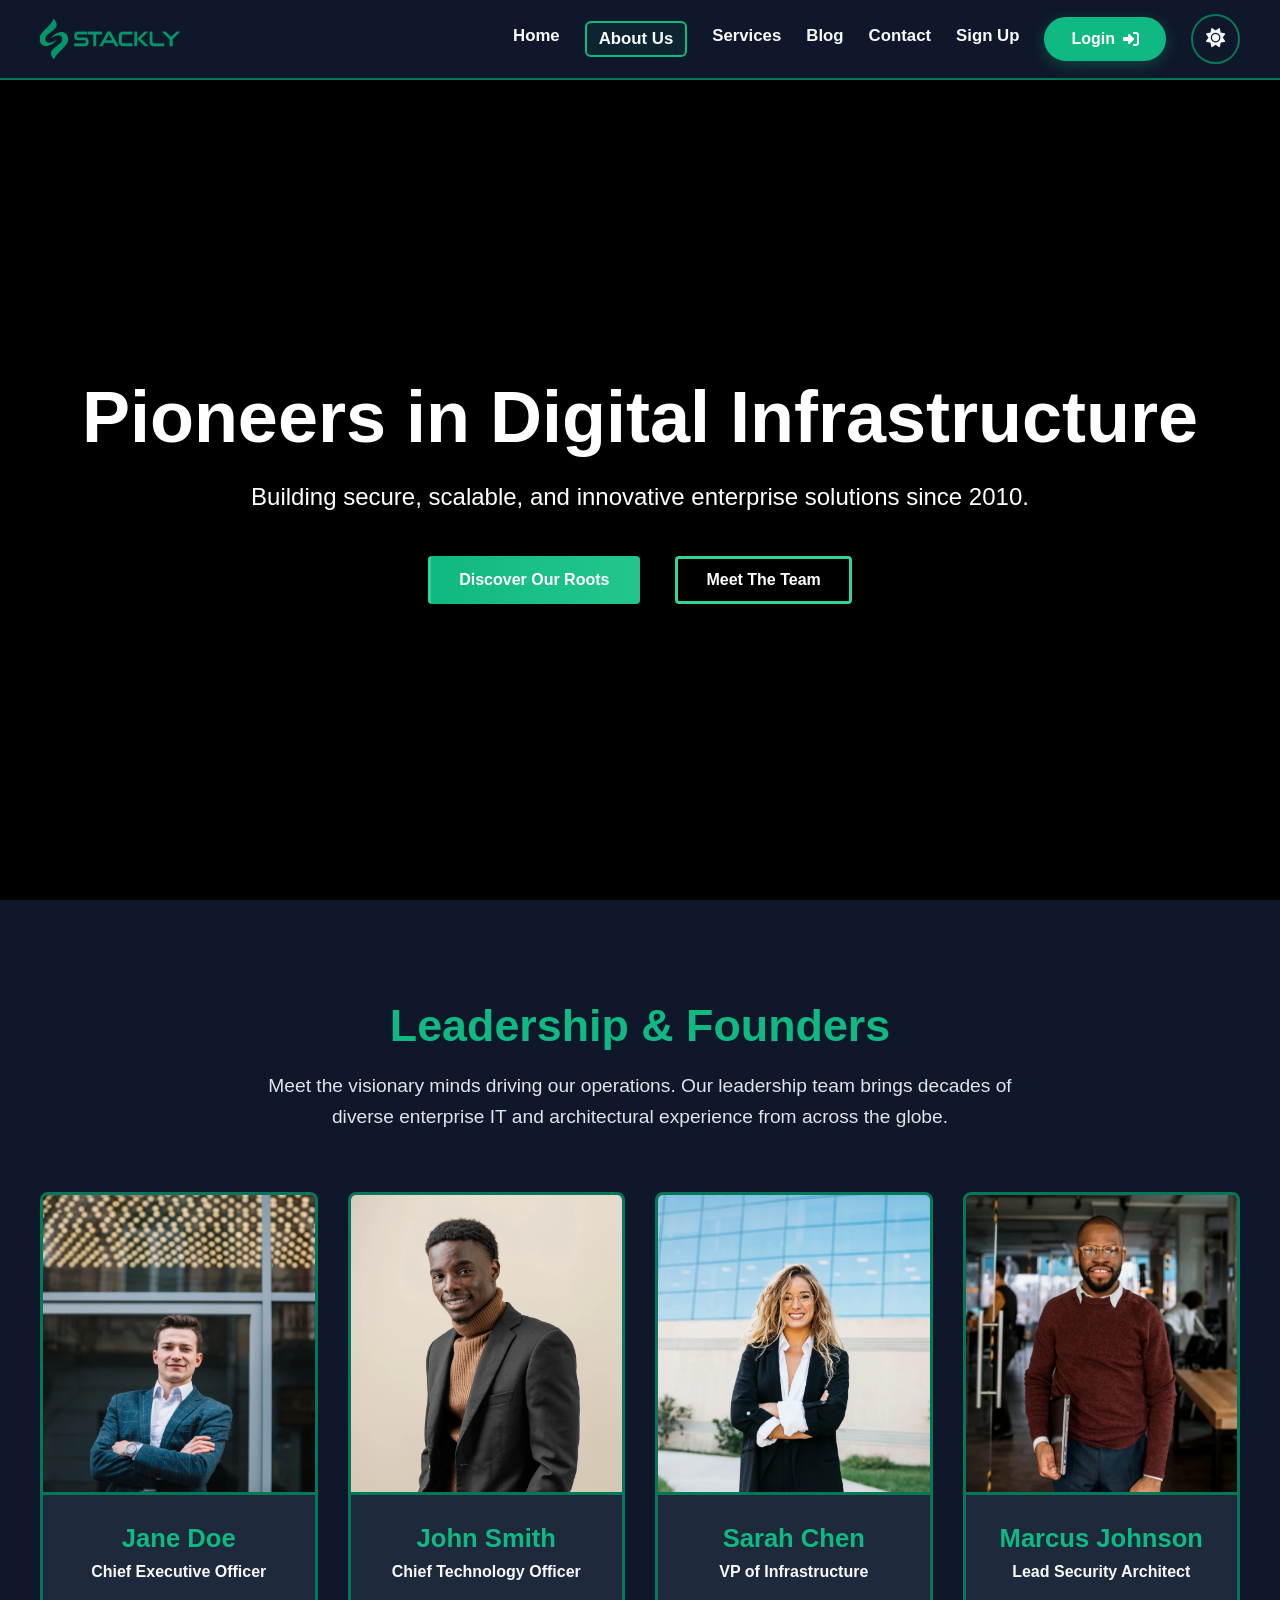
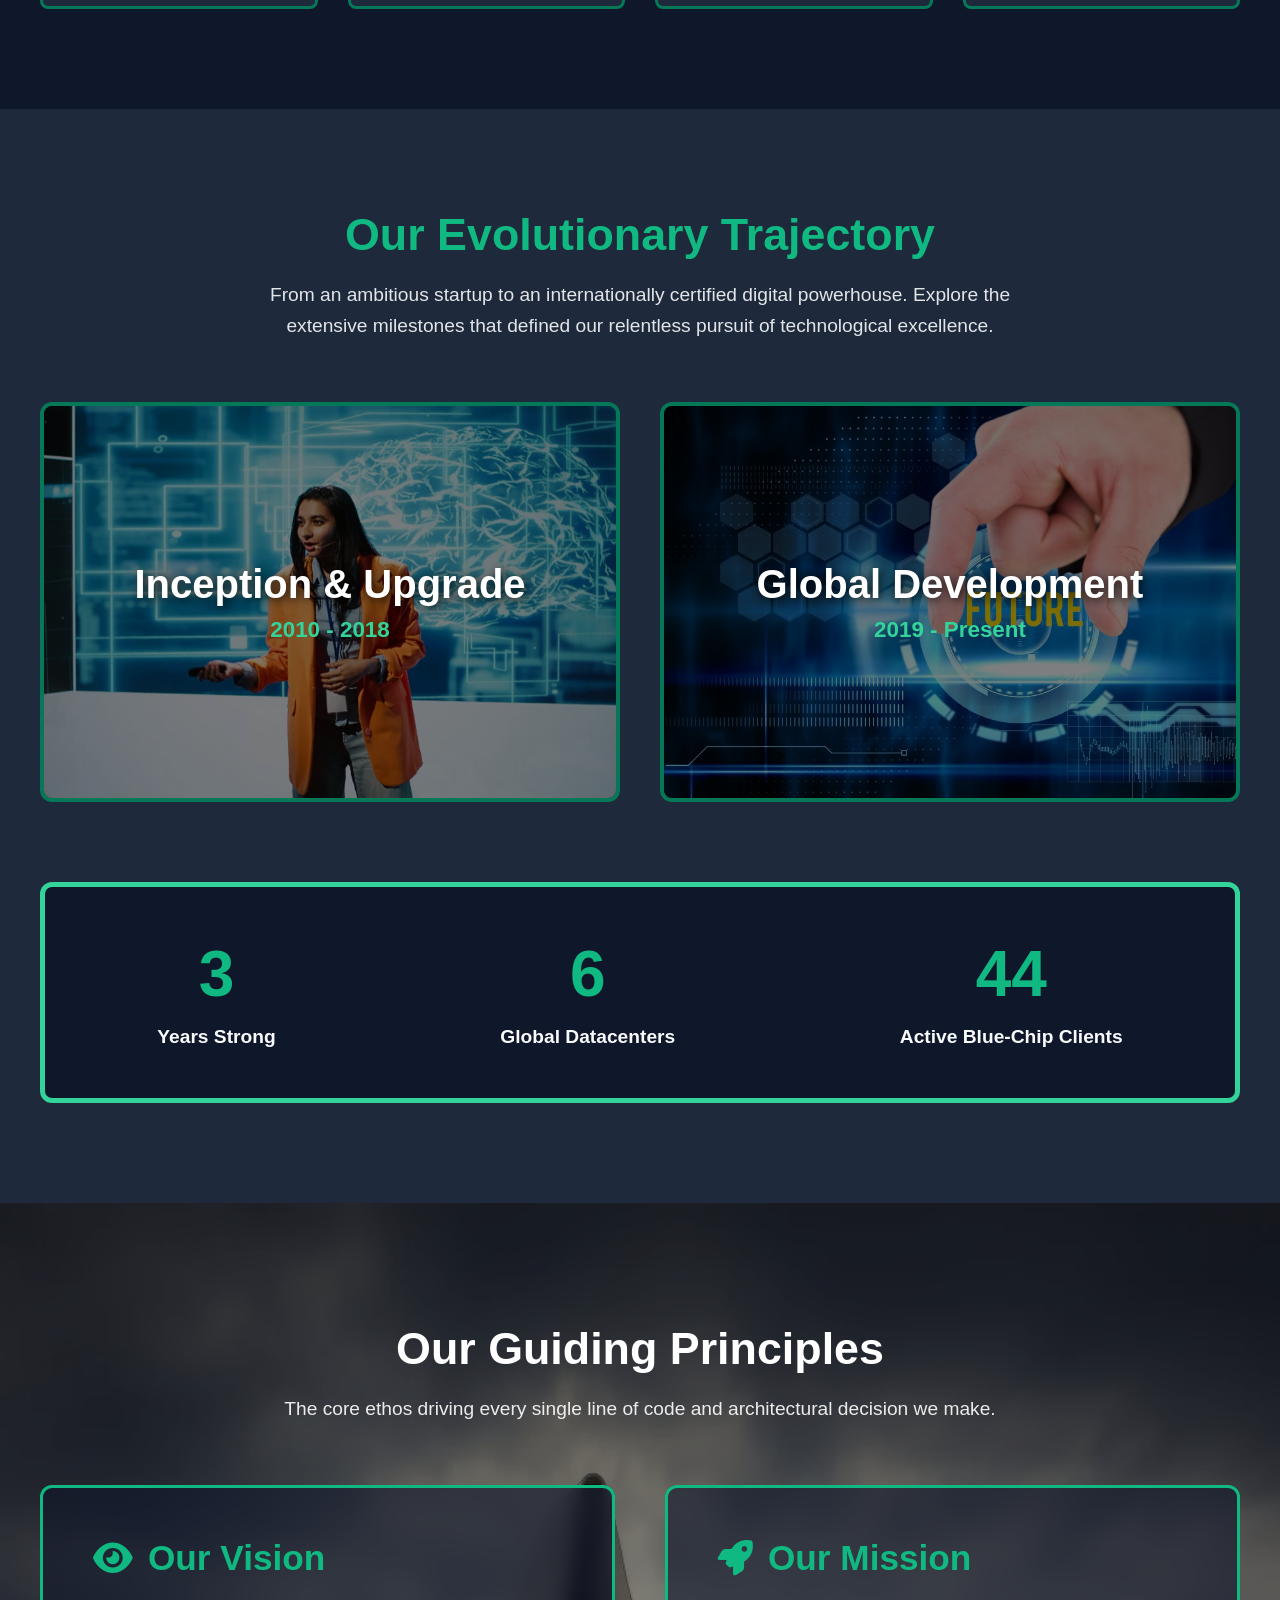
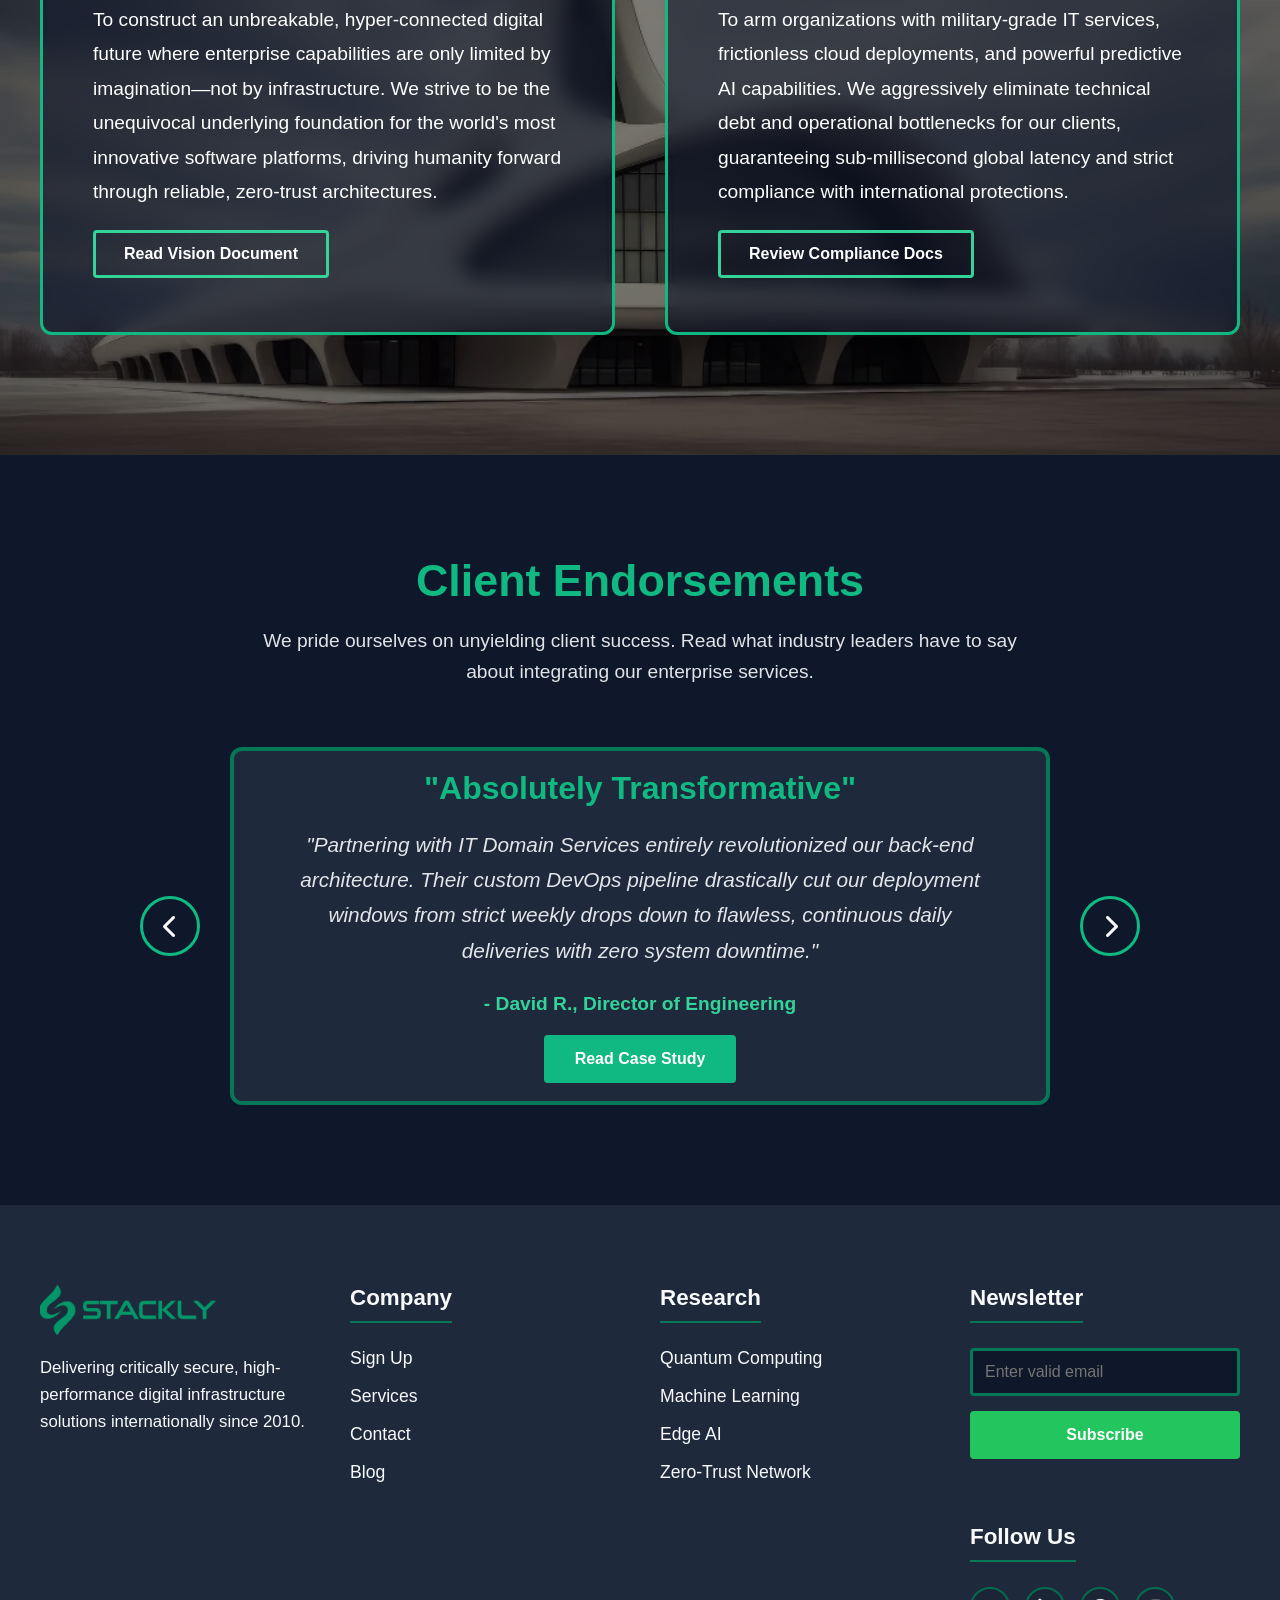
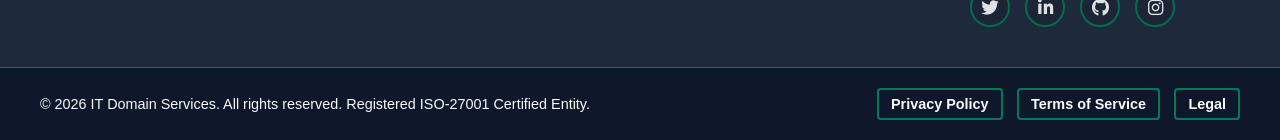
==== commit 91de94ba: "theme fix" ====
--- a/pages/about.html
+++ b/pages/about.html
@@ -351,6 +351,22 @@
                 if (event.persisted && loader) {
                     loader.classList.add('hidden');
                 }
+                const t = localStorage.getItem('theme');
+                const htmlElem = document.documentElement;
+                if (t && htmlElem) {
+                    htmlElem.setAttribute('data-theme', t);
+                    if (typeof updateIcons === 'function') updateIcons(t);
+                }
+            });
+
+            window.addEventListener('storage', (e) => {
+                if (e.key === 'theme') {
+                    const htmlElem = document.documentElement;
+                    if (htmlElem) {
+                        htmlElem.setAttribute('data-theme', e.newValue);
+                        if (typeof updateIcons === 'function') updateIcons(e.newValue);
+                    }
+                }
             });
             window.addEventListener('beforeunload', () => { 
                 if (loader) loader.classList.remove('hidden'); 
